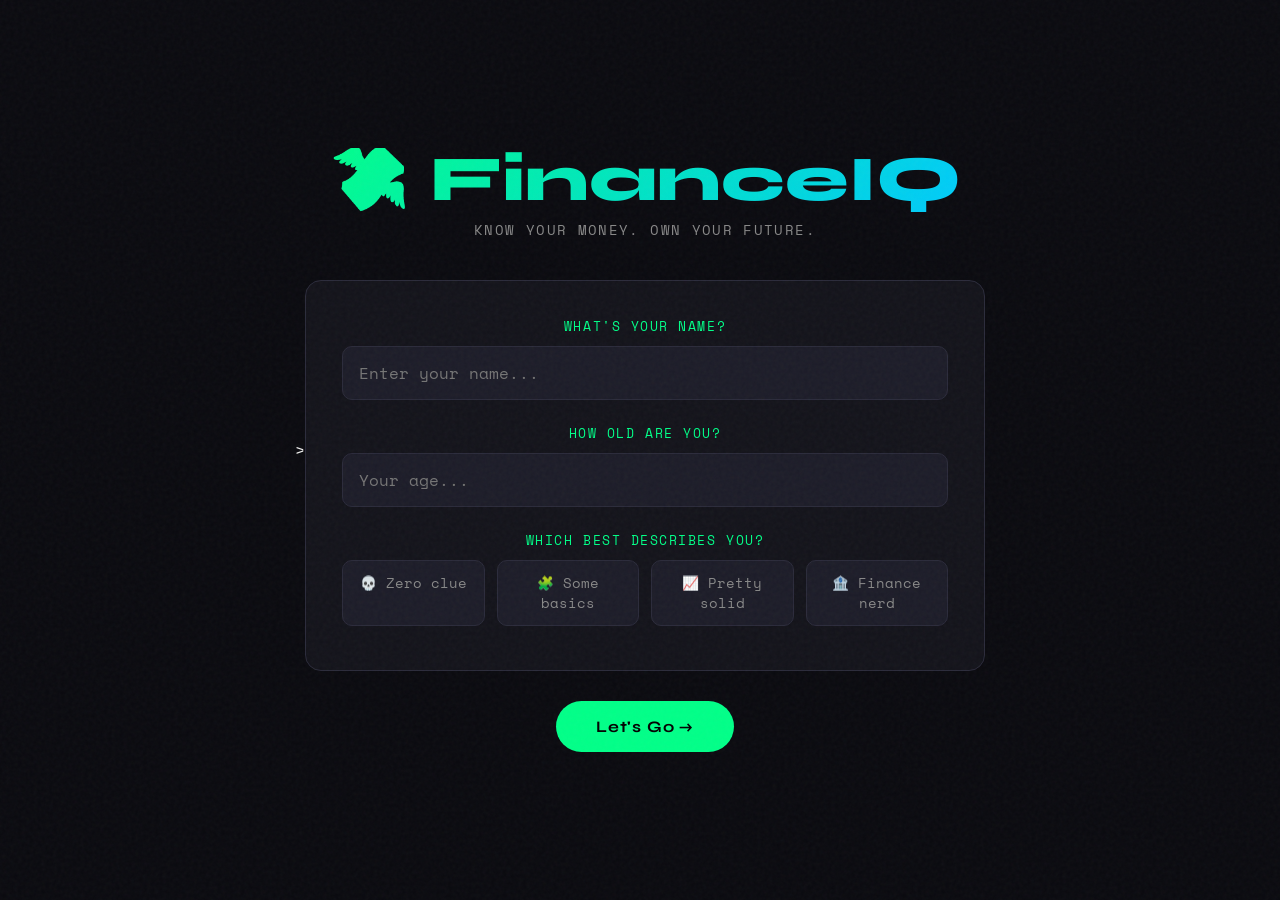
==== frontend/index.html @ 803ef3bb "added documentation for index.html" ====
<!DOCTYPE html>
<html lang="en">
<head>
  <meta charset="UTF-8"> <!---character encoding and is allowing the emojis to be printed-->>
  <meta name="viewport" content="width=device-width, initial-scale=1.0"> <!---This is for mobile users, scales it properly to make it look clean-->
  <title>💸 FinanceIQ — Know Your Money</title>
  <!---line below is for loading custom fonts -->
  <link href="https://fonts.googleapis.com/css2?family=Syne:wght@400;700;800&family=Space+Mono:wght@400;700&family=Georgia:ital,wght@0,400;1,400&display=swap" rel="stylesheet">
  <link rel="stylesheet" href="style.css"> <!---treat the linked file as CSS styling-->
</head>
<body>
<div id="app"> <!---id is just a label to the div so it can be referenced later-->

  <!-- INTRO -->
  <div id="intro-screen" class="screen active"> <!--id lets js find it, class screen applies styling, class active displays this specific-->
    <div class="logo">💸 FinanceIQ</div> <!---logo div, CSS handles the big/styled text look-->
    <p class="tagline">Know your money. Own your future.</p> <!---p tag for subtitle, more semantic than a div for text-->
    <div class="card"> <!---card div wraps the form inputs, CSS gives it the box/shadow look-->
      <label>What's your name?</label> <!---descriptive text above the input-->
      <input type="text" id="name-input" placeholder="Enter your name..." maxlength="30"> <!---text input, id lets JS read the value, maxlength caps it at 30 chars-->
      <label>How old are you?</label>
      <input type="number" id="age-input" placeholder="Your age..." min="10" max="100"> <!---number input, min/max restrict the range (UI hint only, not real validation)-->
      <label>Which best describes you?</label>
      <div class="radio-group" id="exp-group"> <!---container for custom radio buttons, id lets JS detect which option was clicked-->
        <div class="radio-btn" data-val="none">💀 Zero clue</div> <!---data-val stores the value JS reads on click, without parsing the emoji text-->
        <div class="radio-btn" data-val="some">🧩 Some basics</div>
        <div class="radio-btn" data-val="good">📈 Pretty solid</div>
        <div class="radio-btn" data-val="pro">🏦 Finance nerd</div>
      </div>
    </div>
    <button class="btn" id="start-btn">Let's Go →</button> <!---submit button, JS listens to this id to trigger the next screen-->
  </div>

  <!-- QUIZ -->
  <div id="quiz-screen" class="screen"> <!---no active class, so hidden by default until JS adds it-->
    <div class="progress-bar"> <!---outer track of the progress bar-->
      <div class="progress-fill" id="progress-fill"></div> <!---inner fill, JS changes its width to show progress through the quiz-->
    </div>
    <div class="q-meta"> <!---wrapper for the question number and category labels-->
      <span class="q-num" id="q-num-label">Question 1 of 10</span> <!---JS updates this text as questions advance-->
      <span class="q-category" id="q-cat-label">Category</span> <!---JS swaps in the real category name for each question-->
    </div>
    <div class="question-text" id="question-text"></div> <!---empty on load, JS injects the question text here-->
    <div class="options" id="options-container"></div> <!---empty on load, JS injects the answer option buttons here-->
    <div class="feedback-box" id="feedback-box"></div> <!---empty on load, JS injects correct/wrong feedback here after an answer-->
    <div class="next-btn-wrap">
      <button class="btn" id="next-btn" style="display:none">Next →</button> <!---hidden until user picks an answer, JS toggles display to show it-->
    </div>
  </div>

  <!-- RESULTS -->
  <div id="results-screen" class="screen"> <!---hidden by default, JS makes it active when quiz is done-->
    <div id="results-content"></div> <!---empty on load, JS injects the final score and summary here-->
    <div class="restart-wrap">
      <button class="btn btn-outline" id="restart-btn">Play Again 🔄</button> <!---btn-outline is a second class for alternate styling, JS listens to restart the quiz-->
    </div>
  </div>

</div>
<script src="script.js"></script> <!---loads the JS file at the bottom so all the HTML elements above exist before JS tries to find them-->
</body>
</html>
---- frontend/style.css ----
/* ===================== CSS VARIABLES ===================== */
:root {
  --bg: #0a0a0f;
  --card: #13131a;
  --accent: #00ff88;
  --accent2: #ff6b35;
  --text: #f0f0f0;
  --muted: #888;
  --border: #2a2a3a;
  --radius: 16px;
}

/* ===================== RESET & BASE ===================== */
* {
  box-sizing: border-box;
  margin: 0;
  padding: 0;
}

body {
  background: var(--bg);
  color: var(--text);
  font-family: 'Space Mono', monospace;
  min-height: 100vh;
  display: flex;
  align-items: center;
  justify-content: center;
  overflow-x: hidden;
  padding: 20px;
}

/* Grain overlay */
body::before {
  content: '';
  position: fixed;
  inset: 0;
  background-image: url("data:image/svg+xml,%3Csvg viewBox='0 0 256 256' xmlns='http://www.w3.org/2000/svg'%3E%3Cfilter id='noise'%3E%3CfeTurbulence type='fractalNoise' baseFrequency='0.9' numOctaves='4' stitchTiles='stitch'/%3E%3C/filter%3E%3Crect width='100%25' height='100%25' filter='url(%23noise)' opacity='0.04'/%3E%3C/svg%3E");
  pointer-events: none;
  z-index: 999;
}

#app {
  width: 100%;
  max-width: 680px;
}

/* ===================== SCREENS ===================== */
.screen {
  display: none;
  animation: fadeUp 0.4s ease both;
}
.screen.active {
  display: block;
}
@keyframes fadeUp {
  from { opacity: 0; transform: translateY(24px); }
  to   { opacity: 1; transform: translateY(0); }
}

/* ===================== INTRO ===================== */
#intro-screen {
  text-align: center;
}

.logo {
  font-family: 'Syne', sans-serif;
  font-weight: 800;
  font-size: clamp(2.4rem, 8vw, 4rem);
  background: linear-gradient(135deg, var(--accent), #00c8ff);
  -webkit-background-clip: text;
  -webkit-text-fill-color: transparent;
  line-height: 1;
  margin-bottom: 8px;
}

.tagline {
  color: var(--muted);
  font-size: .85rem;
  letter-spacing: .1em;
  text-transform: uppercase;
  margin-bottom: 40px;
}

.card {
  background: var(--card);
  border: 1px solid var(--border);
  border-radius: var(--radius);
  padding: 36px;
  margin-bottom: 20px;
}

label {
  display: block;
  font-size: .8rem;
  color: var(--accent);
  text-transform: uppercase;
  letter-spacing: .12em;
  margin-bottom: 10px;
}

input[type="text"],
input[type="number"] {
  width: 100%;
  background: #1c1c28;
  border: 1px solid var(--border);
  border-radius: 10px;
  color: var(--text);
  font-family: 'Space Mono', monospace;
  font-size: 1rem;
  padding: 14px 16px;
  outline: none;
  transition: border-color .2s;
  margin-bottom: 24px;
}
input:focus {
  border-color: var(--accent);
}

.radio-group {
  display: flex;
  gap: 12px;
  flex-wrap: wrap;
  margin-bottom: 8px;
}

.radio-btn {
  flex: 1;
  min-width: 100px;
  background: #1c1c28;
  border: 1px solid var(--border);
  border-radius: 10px;
  padding: 12px;
  text-align: center;
  cursor: pointer;
  font-family: 'Space Mono', monospace;
  font-size: .85rem;
  color: var(--muted);
  transition: all .2s;
}
.radio-btn:hover,
.radio-btn.selected {
  border-color: var(--accent);
  color: var(--accent);
  background: #001a0d;
}

/* ===================== BUTTONS ===================== */
.btn {
  display: inline-block;
  background: var(--accent);
  color: #000;
  font-family: 'Syne', sans-serif;
  font-weight: 700;
  font-size: 1rem;
  padding: 16px 40px;
  border-radius: 50px;
  border: none;
  cursor: pointer;
  letter-spacing: .05em;
  transition: transform .15s, box-shadow .15s;
  margin-top: 10px;
}
.btn:hover {
  transform: translateY(-2px);
  box-shadow: 0 8px 30px rgba(0,255,136,.25);
}
.btn:active {
  transform: scale(.97);
}

.btn-outline {
  background: transparent;
  color: var(--accent);
  border: 2px solid var(--accent);
}
.btn-outline:hover {
  background: rgba(0,255,136,.08);
  box-shadow: none;
}

/* ===================== QUIZ ===================== */
.progress-bar {
  background: var(--border);
  border-radius: 50px;
  height: 6px;
  margin-bottom: 28px;
  overflow: hidden;
}

.progress-fill {
  height: 100%;
  background: linear-gradient(90deg, var(--accent), #00c8ff);
  border-radius: 50px;
  transition: width .5s ease;
}

.q-meta {
  display: flex;
  justify-content: space-between;
  align-items: center;
  margin-bottom: 18px;
}

.q-num {
  font-size: .8rem;
  color: var(--muted);
  text-transform: uppercase;
  letter-spacing: .1em;
}

.q-category {
  font-size: .75rem;
  background: rgba(0,255,136,.1);
  color: var(--accent);
  border-radius: 50px;
  padding: 4px 12px;
  letter-spacing: .08em;
}

.question-text {
  font-family: 'Syne', sans-serif;
  font-size: clamp(1.1rem, 3.5vw, 1.4rem);
  font-weight: 700;
  line-height: 1.4;
  margin-bottom: 28px;
}

.options {
  display: flex;
  flex-direction: column;
  gap: 12px;
}

.option {
  background: #1c1c28;
  border: 1px solid var(--border);
  border-radius: 12px;
  padding: 16px 20px;
  cursor: pointer;
  font-family: 'Space Mono', monospace;
  font-size: .9rem;
  color: var(--text);
  transition: all .2s;
  text-align: left;
  position: relative;
  overflow: hidden;
}
.option::before {
  content: '';
  position: absolute;
  inset: 0;
  opacity: 0;
  transition: opacity .2s;
  background: rgba(0,255,136,.05);
}
.option:hover::before { opacity: 1; }
.option:hover        { border-color: var(--accent); }
.option.correct      { border-color: var(--accent); background: #001a0d; color: var(--accent); }
.option.wrong        { border-color: #ff4757; background: #1a0005; color: #ff6b7a; }
.option.disabled     { pointer-events: none; }

.feedback-box {
  margin-top: 18px;
  padding: 16px 20px;
  border-radius: 12px;
  font-size: .88rem;
  line-height: 1.6;
  display: none;
  border-left: 3px solid var(--accent);
  background: rgba(0,255,136,.05);
}
.feedback-box.wrong-fb  { border-color: #ff4757; background: rgba(255,71,87,.05); }
.feedback-box.visible   { display: block; }

.next-btn-wrap {
  text-align: right;
  margin-top: 20px;
}

/* ===================== RESULTS ===================== */
#results-screen .result-header {
  text-align: center;
  margin-bottom: 32px;
}

.score-ring {
  width: 120px;
  height: 120px;
  margin: 0 auto 20px;
  position: relative;
}
.score-ring svg { transform: rotate(-90deg); }
.score-ring .ring-text {
  position: absolute;
  inset: 0;
  display: flex;
  align-items: center;
  justify-content: center;
  font-family: 'Syne', sans-serif;
  font-weight: 800;
  font-size: 1.8rem;
  color: var(--accent);
}

.verdict {
  font-family: 'Syne', sans-serif;
  font-weight: 800;
  margin-bottom: 8px;
}
.verdict-sub {
  color: var(--muted);
  font-size: .85rem;
  margin-bottom: 24px;
}

.tips-section h3 {
  font-family: 'Syne', sans-serif;
  font-size: 1rem;
  color: var(--accent);
  text-transform: uppercase;
  letter-spacing: .1em;
  margin-bottom: 14px;
}

.tip-item {
  display: flex;
  gap: 14px;
  align-items: flex-start;
  margin-bottom: 14px;
  padding: 14px 16px;
  background: #1c1c28;
  border-radius: 12px;
}
.tip-emoji { font-size: 1.3rem; flex-shrink: 0; }
.tip-text  { font-size: .87rem; line-height: 1.6; color: #ccc; }

.restart-wrap {
  text-align: center;
  margin-top: 30px;
}

/* ===================== GEN-Z RESULTS ===================== */
.genz-badge {
  display: inline-block;
  font-size: .75rem;
  padding: 4px 12px;
  border-radius: 50px;
  margin-bottom: 10px;
  font-weight: bold;
  letter-spacing: .05em;
}
.badge-aura { background: linear-gradient(90deg,#bf5af2,#ff2d78); color: white; }
.badge-sus  { background: #2d1040; color: #ff2d78; border: 1px solid #ff2d78; }
.badge-mid  { background: #1a1a2e; color: #888; border: 1px solid #555; }

/* ===================== ELDER RESULTS ===================== */
.elder-wisdom {
  font-family: 'Georgia', serif;
  font-style: italic;
  font-size: 4rem;
  color: #aaa;
  border-left: 3px solid var(--accent);
  padding-left: 16px;
  margin: 20px 0;
  line-height: 1.7;
}

/* ===================== MISC ===================== */
.confetti-line {
  font-size: 1.6rem;
  letter-spacing: .2em;
  text-align: center;
  margin-bottom: 10px;
}

@keyframes pulse {
  0%, 100% { opacity: 1; }
  50%       { opacity: .5; }
}
.pulsing { animation: pulse 1.5s infinite; }

/* ===================== AGE THEMES ===================== */

/* --- ELDER (41+) — warm gold, big bold text --- */
body.mode-elder {
  font-size: 1.15rem;
  --accent: #f5a623;
  --bg: #0d0b08;
  --card: #1a1610;
  --border: #3a3020;
}
body.mode-elder .question-text   { font-size: clamp(1.4rem, 4vw, 1.9rem); }
body.mode-elder .option          { font-size: 1.05rem; padding: 20px 24px; }
body.mode-elder .tip-text        { font-size: 1rem; font-weight: bold; }
body.mode-elder .feedback-box    { font-size: 1rem; font-weight: bold; }
body.mode-elder input            { font-size: 1.1rem; padding: 16px; }
body.mode-elder .btn             { font-size: 1.15rem; padding: 18px 48px; }
body.mode-elder .logo            { background: linear-gradient(135deg, #f5a623, #e8634a); -webkit-background-clip: text; }
body.mode-elder .progress-fill   { background: linear-gradient(90deg, #f5a623, #e8634a); }
body.mode-elder .q-category      { background: rgba(245,166,35,.1); color: #f5a623; }

/* --- GEN-Z (under 25) — neon pink/purple chaos --- */
body.mode-genz {
  --accent: #ff2d78;
  --bg: #080010;
  --card: #100018;
  --border: #2d1040;
}
body.mode-genz .logo           { background: linear-gradient(135deg, #ff2d78, #bf5af2); -webkit-background-clip: text; }
body.mode-genz .progress-fill  { background: linear-gradient(90deg, #ff2d78, #bf5af2); }
body.mode-genz .q-category     { background: rgba(255,45,120,.1); color: #ff2d78; }
body.mode-genz input:focus     { border-color: #bf5af2; }
body.mode-genz .option:hover   { border-color: #bf5af2; }
body.mode-genz .btn            { background: #ff2d78; }

/* --- MILLENNIAL (25–40) — clean teal --- */
body.mode-millennial {
  --accent: #4ecdc4;
  --bg: #080f14;
  --card: #0d1a22;
  --border: #1a3040;
}
body.mode-millennial .logo           { background: linear-gradient(135deg, #4ecdc4, #44a8d5); -webkit-background-clip: text; }
body.mode-millennial .progress-fill  { background: linear-gradient(90deg, #4ecdc4, #44a8d5); }
body.mode-millennial .q-category     { background: rgba(78,205,196,.1); color: #4ecdc4; }
body.mode-millennial .btn            { background: #4ecdc4; color: #000; }
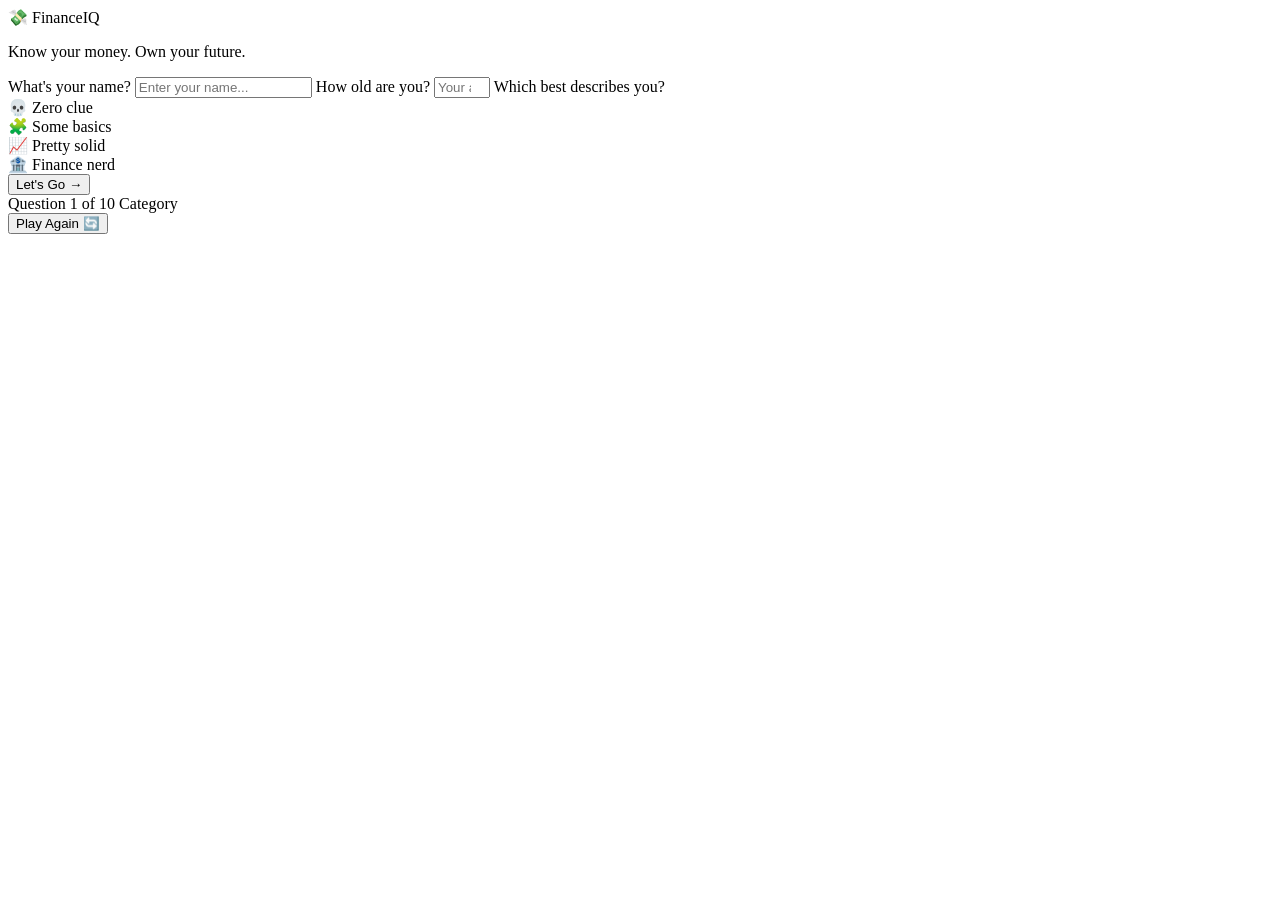
==== commit 01ffad2c: "split them into modules" ====
--- a/frontend/index.html
+++ b/frontend/index.html
@@ -1,62 +1,70 @@
 <!DOCTYPE html>
 <html lang="en">
 <head>
-  <meta charset="UTF-8"> <!---character encoding and is allowing the emojis to be printed-->>
-  <meta name="viewport" content="width=device-width, initial-scale=1.0"> <!---This is for mobile users, scales it properly to make it look clean-->
+  <meta charset="UTF-8">
+  <meta name="viewport" content="width=device-width, initial-scale=1.0">
   <title>💸 FinanceIQ — Know Your Money</title>
-  <!---line below is for loading custom fonts -->
   <link href="https://fonts.googleapis.com/css2?family=Syne:wght@400;700;800&family=Space+Mono:wght@400;700&family=Georgia:ital,wght@0,400;1,400&display=swap" rel="stylesheet">
-  <link rel="stylesheet" href="style.css"> <!---treat the linked file as CSS styling-->
+
+  <!-- Split CSS: load order matters — base vars first, themes last -->
+  <link rel="stylesheet" href="base.css">
+  <link rel="stylesheet" href="screens.css">
+  <link rel="stylesheet" href="components.css">
+  <link rel="stylesheet" href="quiz.css">
+  <link rel="stylesheet" href="results.css">
+  <link rel="stylesheet" href="themes.css">
 </head>
 <body>
-<div id="app"> <!---id is just a label to the div so it can be referenced later-->
+<div id="app">
 
   <!-- INTRO -->
-  <div id="intro-screen" class="screen active"> <!--id lets js find it, class screen applies styling, class active displays this specific-->
-    <div class="logo">💸 FinanceIQ</div> <!---logo div, CSS handles the big/styled text look-->
-    <p class="tagline">Know your money. Own your future.</p> <!---p tag for subtitle, more semantic than a div for text-->
-    <div class="card"> <!---card div wraps the form inputs, CSS gives it the box/shadow look-->
-      <label>What's your name?</label> <!---descriptive text above the input-->
-      <input type="text" id="name-input" placeholder="Enter your name..." maxlength="30"> <!---text input, id lets JS read the value, maxlength caps it at 30 chars-->
+  <div id="intro-screen" class="screen active">
+    <div class="logo">💸 FinanceIQ</div>
+    <p class="tagline">Know your money. Own your future.</p>
+    <div class="card">
+      <label>What's your name?</label>
+      <input type="text" id="name-input" placeholder="Enter your name..." maxlength="30">
       <label>How old are you?</label>
-      <input type="number" id="age-input" placeholder="Your age..." min="10" max="100"> <!---number input, min/max restrict the range (UI hint only, not real validation)-->
+      <input type="number" id="age-input" placeholder="Your age..." min="10" max="100">
       <label>Which best describes you?</label>
-      <div class="radio-group" id="exp-group"> <!---container for custom radio buttons, id lets JS detect which option was clicked-->
-        <div class="radio-btn" data-val="none">💀 Zero clue</div> <!---data-val stores the value JS reads on click, without parsing the emoji text-->
+      <div class="radio-group" id="exp-group">
+        <div class="radio-btn" data-val="none">💀 Zero clue</div>
         <div class="radio-btn" data-val="some">🧩 Some basics</div>
         <div class="radio-btn" data-val="good">📈 Pretty solid</div>
         <div class="radio-btn" data-val="pro">🏦 Finance nerd</div>
       </div>
     </div>
-    <button class="btn" id="start-btn">Let's Go →</button> <!---submit button, JS listens to this id to trigger the next screen-->
+    <button class="btn" id="start-btn">Let's Go →</button>
   </div>
 
   <!-- QUIZ -->
-  <div id="quiz-screen" class="screen"> <!---no active class, so hidden by default until JS adds it-->
-    <div class="progress-bar"> <!---outer track of the progress bar-->
-      <div class="progress-fill" id="progress-fill"></div> <!---inner fill, JS changes its width to show progress through the quiz-->
+  <div id="quiz-screen" class="screen">
+    <div class="progress-bar">
+      <div class="progress-fill" id="progress-fill"></div>
     </div>
-    <div class="q-meta"> <!---wrapper for the question number and category labels-->
-      <span class="q-num" id="q-num-label">Question 1 of 10</span> <!---JS updates this text as questions advance-->
-      <span class="q-category" id="q-cat-label">Category</span> <!---JS swaps in the real category name for each question-->
+    <div class="q-meta">
+      <span class="q-num" id="q-num-label">Question 1 of 10</span>
+      <span class="q-category" id="q-cat-label">Category</span>
     </div>
-    <div class="question-text" id="question-text"></div> <!---empty on load, JS injects the question text here-->
-    <div class="options" id="options-container"></div> <!---empty on load, JS injects the answer option buttons here-->
-    <div class="feedback-box" id="feedback-box"></div> <!---empty on load, JS injects correct/wrong feedback here after an answer-->
+    <div class="question-text" id="question-text"></div>
+    <div class="options" id="options-container"></div>
+    <div class="feedback-box" id="feedback-box"></div>
     <div class="next-btn-wrap">
-      <button class="btn" id="next-btn" style="display:none">Next →</button> <!---hidden until user picks an answer, JS toggles display to show it-->
+      <button class="btn" id="next-btn" style="display:none">Next →</button>
     </div>
   </div>
 
   <!-- RESULTS -->
-  <div id="results-screen" class="screen"> <!---hidden by default, JS makes it active when quiz is done-->
-    <div id="results-content"></div> <!---empty on load, JS injects the final score and summary here-->
+  <div id="results-screen" class="screen">
+    <div id="results-content"></div>
     <div class="restart-wrap">
-      <button class="btn btn-outline" id="restart-btn">Play Again 🔄</button> <!---btn-outline is a second class for alternate styling, JS listens to restart the quiz-->
+      <button class="btn btn-outline" id="restart-btn">Play Again 🔄</button>
     </div>
   </div>
 
 </div>
-<script src="script.js"></script> <!---loads the JS file at the bottom so all the HTML elements above exist before JS tries to find them-->
+
+<!-- type="module" enables ES module imports across all JS files -->
+<script type="module" src="main.js"></script>
 </body>
 </html>
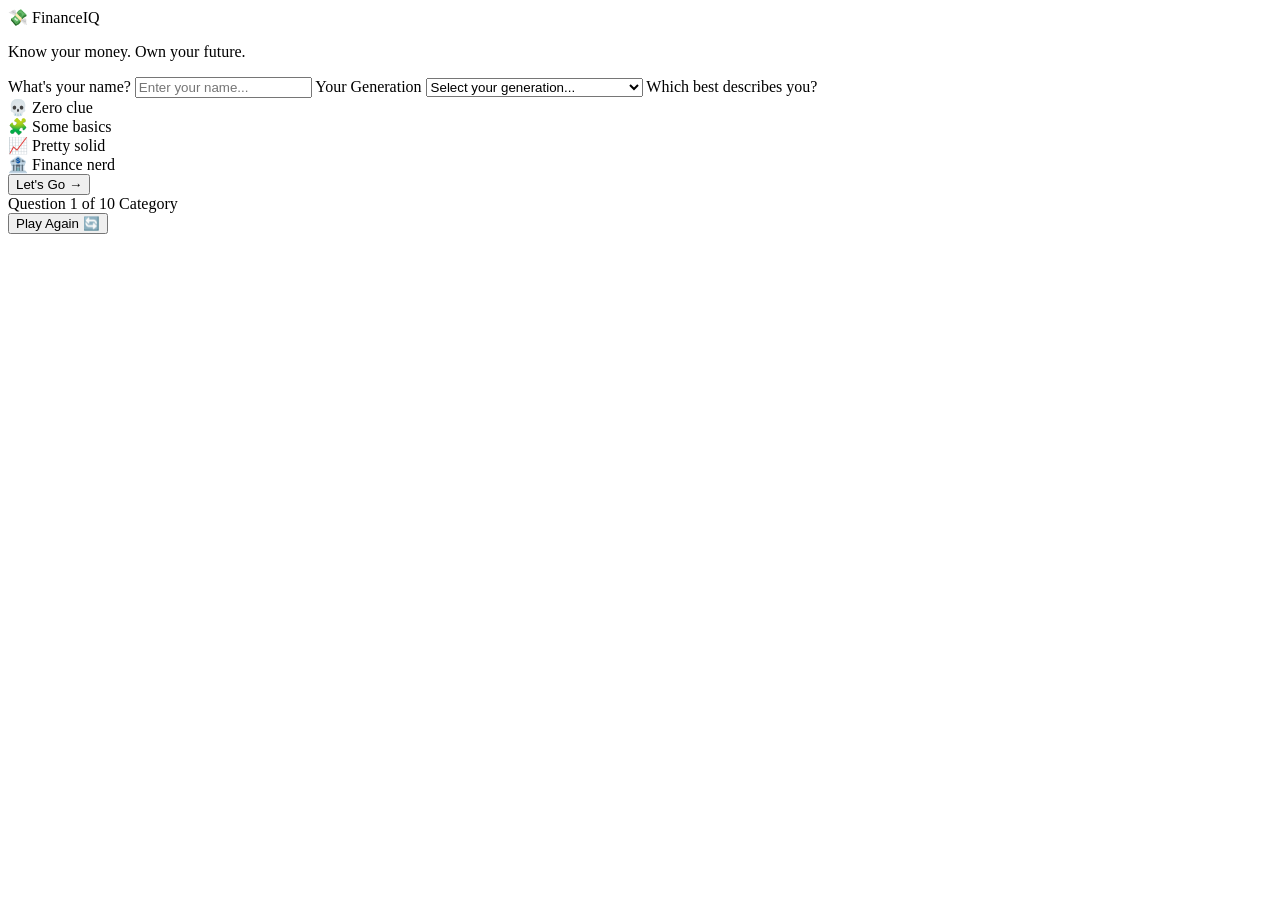
==== commit d6af6f6c: "Update index.html" ====
--- a/frontend/index.html
+++ b/frontend/index.html
@@ -24,8 +24,18 @@
     <div class="card">
       <label>What's your name?</label>
       <input type="text" id="name-input" placeholder="Enter your name..." maxlength="30">
-      <label>How old are you?</label>
-      <input type="number" id="age-input" placeholder="Your age..." min="10" max="100">
+     <label for="gen-select">Your Generation</label>
+<select id="gen-select">
+  <option value="">Select your generation...</option>
+  <option value="silent">Silent Generation (1928–1945)</option>
+  <option value="boomer">Baby Boomers (1946–1964)</option>
+  <option value="genx">Generation X (1965–1980)</option>
+  <option value="millennial">Millennials / Gen Y (1981–1996)</option>
+  <option value="genz">Generation Z (1997–2012)</option>
+  <option value="alpha">Generation Alpha (2013–2025)</option>
+  <option value="beta">Generation Beta (~2025 onward)</option>
+</select>
+
       <label>Which best describes you?</label>
       <div class="radio-group" id="exp-group">
         <div class="radio-btn" data-val="none">💀 Zero clue</div>
@@ -67,4 +77,4 @@
 <!-- type="module" enables ES module imports across all JS files -->
 <script type="module" src="main.js"></script>
 </body>
-</html>+</html>
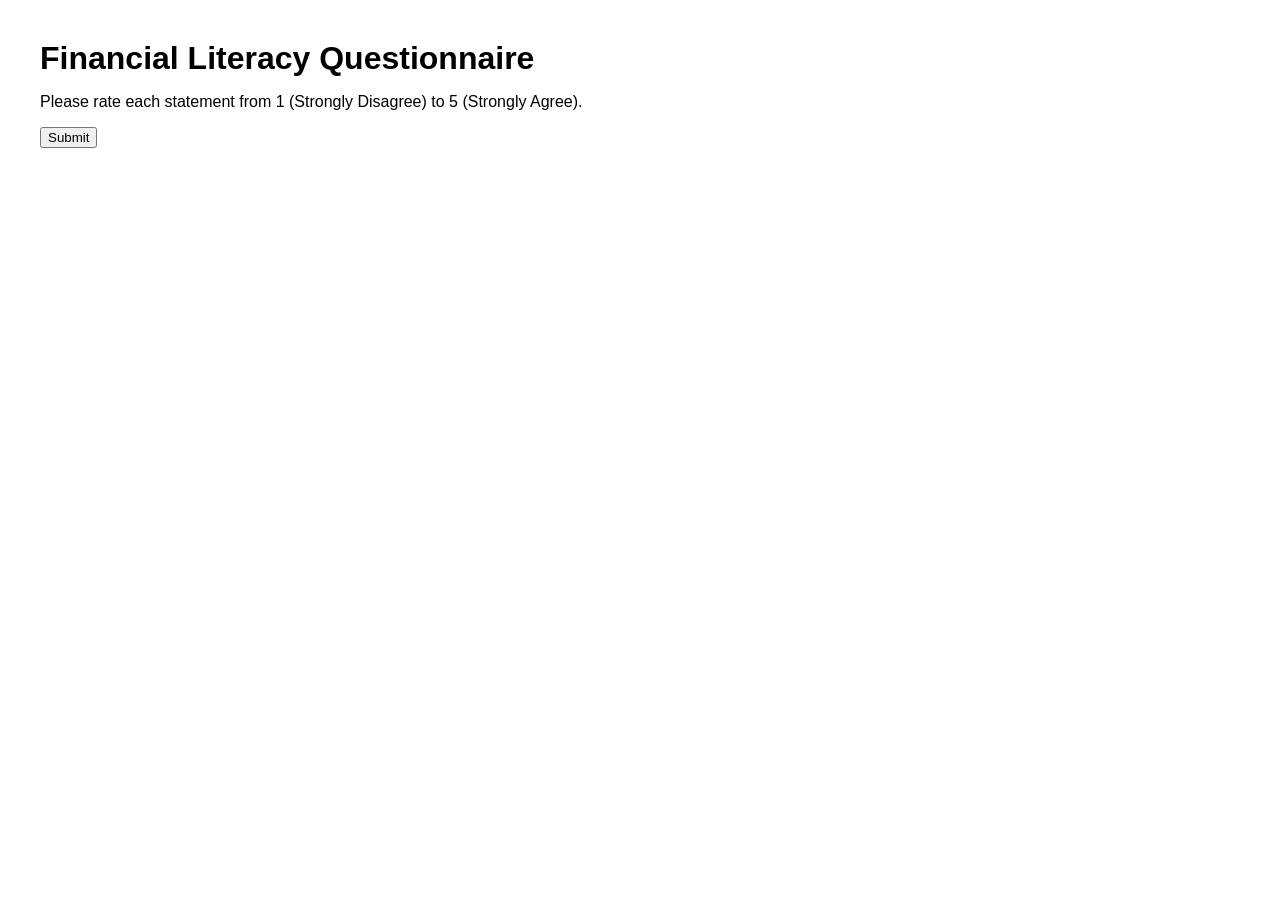
==== commit 7c1b6f96: "deep-question branch" ====
--- a/frontend/index.html
+++ b/frontend/index.html
@@ -1,80 +1,21 @@
 <!DOCTYPE html>
 <html lang="en">
 <head>
-  <meta charset="UTF-8">
-  <meta name="viewport" content="width=device-width, initial-scale=1.0">
-  <title>💸 FinanceIQ — Know Your Money</title>
-  <link href="https://fonts.googleapis.com/css2?family=Syne:wght@400;700;800&family=Space+Mono:wght@400;700&family=Georgia:ital,wght@0,400;1,400&display=swap" rel="stylesheet">
-
-  <!-- Split CSS: load order matters — base vars first, themes last -->
-  <link rel="stylesheet" href="base.css">
-  <link rel="stylesheet" href="screens.css">
-  <link rel="stylesheet" href="components.css">
-  <link rel="stylesheet" href="quiz.css">
-  <link rel="stylesheet" href="results.css">
-  <link rel="stylesheet" href="themes.css">
+    <meta charset="UTF-8">
+    <title>Financial Literacy Questionnaire</title>
+    <link rel="stylesheet" href="style.css">
 </head>
 <body>
-<div id="app">
 
-  <!-- INTRO -->
-  <div id="intro-screen" class="screen active">
-    <div class="logo">💸 FinanceIQ</div>
-    <p class="tagline">Know your money. Own your future.</p>
-    <div class="card">
-      <label>What's your name?</label>
-      <input type="text" id="name-input" placeholder="Enter your name..." maxlength="30">
-     <label for="gen-select">Your Generation</label>
-<select id="gen-select">
-  <option value="">Select your generation...</option>
-  <option value="silent">Silent Generation (1928–1945)</option>
-  <option value="boomer">Baby Boomers (1946–1964)</option>
-  <option value="genx">Generation X (1965–1980)</option>
-  <option value="millennial">Millennials / Gen Y (1981–1996)</option>
-  <option value="genz">Generation Z (1997–2012)</option>
-  <option value="alpha">Generation Alpha (2013–2025)</option>
-  <option value="beta">Generation Beta (~2025 onward)</option>
-</select>
+<h1>Financial Literacy Questionnaire</h1>
+<p>Please rate each statement from 1 (Strongly Disagree) to 5 (Strongly Agree).</p>
 
-      <label>Which best describes you?</label>
-      <div class="radio-group" id="exp-group">
-        <div class="radio-btn" data-val="none">💀 Zero clue</div>
-        <div class="radio-btn" data-val="some">🧩 Some basics</div>
-        <div class="radio-btn" data-val="good">📈 Pretty solid</div>
-        <div class="radio-btn" data-val="pro">🏦 Finance nerd</div>
-      </div>
-    </div>
-    <button class="btn" id="start-btn">Let's Go →</button>
-  </div>
+<form id="quizForm"></form>
 
-  <!-- QUIZ -->
-  <div id="quiz-screen" class="screen">
-    <div class="progress-bar">
-      <div class="progress-fill" id="progress-fill"></div>
-    </div>
-    <div class="q-meta">
-      <span class="q-num" id="q-num-label">Question 1 of 10</span>
-      <span class="q-category" id="q-cat-label">Category</span>
-    </div>
-    <div class="question-text" id="question-text"></div>
-    <div class="options" id="options-container"></div>
-    <div class="feedback-box" id="feedback-box"></div>
-    <div class="next-btn-wrap">
-      <button class="btn" id="next-btn" style="display:none">Next →</button>
-    </div>
-  </div>
+<button id="submitBtn">Submit</button>
 
-  <!-- RESULTS -->
-  <div id="results-screen" class="screen">
-    <div id="results-content"></div>
-    <div class="restart-wrap">
-      <button class="btn btn-outline" id="restart-btn">Play Again 🔄</button>
-    </div>
-  </div>
+<div id="results" class="results" style="display:none;"></div>
 
-</div>
-
-<!-- type="module" enables ES module imports across all JS files -->
-<script type="module" src="main.js"></script>
+<script type="module" src="app.js"></script>
 </body>
 </html>
--- a/frontend/style.css
+++ b/frontend/style.css
@@ -0,0 +1,28 @@
+body {
+    font-family: Arial, sans-serif;
+    margin: 40px;
+    max-width: 900px;
+}
+
+h1 {
+    margin-bottom: 10px;
+}
+
+.question {
+    margin-bottom: 20px;
+    padding: 15px;
+    border: 1px solid #ddd;
+    border-radius: 6px;
+}
+
+label {
+    font-weight: bold;
+}
+
+.results {
+    margin-top: 40px;
+    padding: 20px;
+    border: 2px solid #444;
+    border-radius: 8px;
+    background: #f9f9f9;
+}
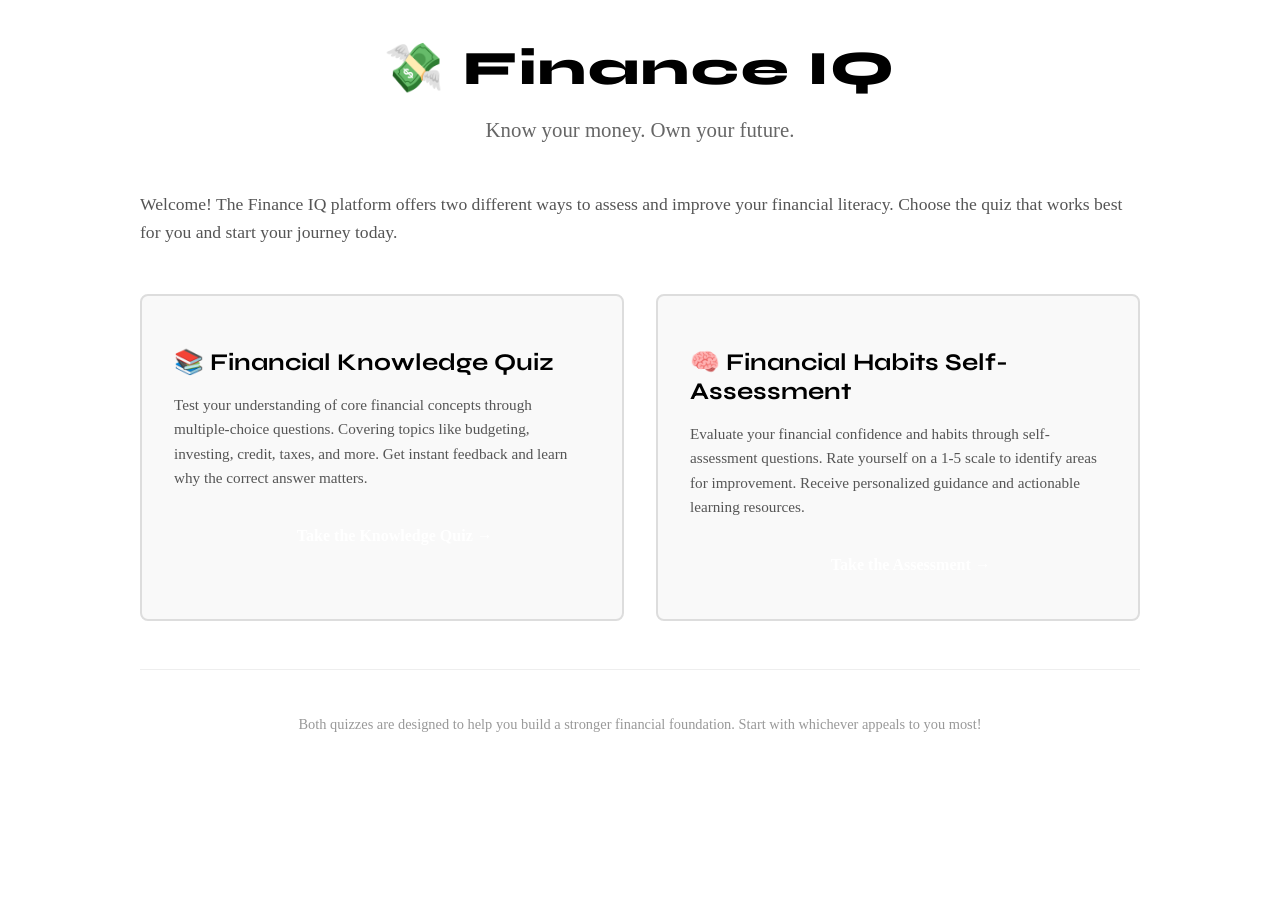
==== commit f52d2139: "hi" ====
--- a/frontend/index.html
+++ b/frontend/index.html
@@ -1,21 +1,157 @@
 <!DOCTYPE html>
 <html lang="en">
 <head>
-    <meta charset="UTF-8">
-    <title>Financial Literacy Questionnaire</title>
-    <link rel="stylesheet" href="style.css">
+  <meta charset="UTF-8">
+  <meta name="viewport" content="width=device-width, initial-scale=1.0">
+  <title>Finance IQ — Know Your Money</title>
+  <link href="https://fonts.googleapis.com/css2?family=Syne:wght@400;700;800&family=Space+Mono:wght@400;700&family=Georgia:ital,wght@0,400;1,400&display=swap" rel="stylesheet">
+  <link rel="stylesheet" href="base.css">
+  <link rel="stylesheet" href="screens.css">
+  <link rel="stylesheet" href="components.css">
+  <link rel="stylesheet" href="themes.css">
+  <style>
+    .home-container {
+      max-width: 1000px;
+      margin: 0 auto;
+      padding: 2rem;
+    }
+
+    .home-header {
+      text-align: center;
+      margin-bottom: 3rem;
+    }
+
+    .home-logo {
+      font-size: 3rem;
+      font-weight: 800;
+      font-family: 'Syne', sans-serif;
+      margin-bottom: 0.5rem;
+      letter-spacing: 2px;
+    }
+
+    .home-tagline {
+      font-size: 1.3rem;
+      color: #666;
+      margin-bottom: 1rem;
+    }
+
+    .home-description {
+      font-size: 1.1rem;
+      color: #555;
+      line-height: 1.6;
+      margin-bottom: 3rem;
+    }
+
+    .quiz-cards {
+      display: grid;
+      grid-template-columns: 1fr 1fr;
+      gap: 2rem;
+      margin-bottom: 2rem;
+    }
+
+    @media (max-width: 768px) {
+      .quiz-cards {
+        grid-template-columns: 1fr;
+      }
+    }
+
+    .quiz-card {
+      background: #f9f9f9;
+      border: 2px solid #ddd;
+      border-radius: 8px;
+      padding: 2rem;
+      transition: all 0.3s ease;
+    }
+
+    .quiz-card:hover {
+      border-color: var(--accent);
+      box-shadow: 0 4px 12px rgba(0, 0, 0, 0.1);
+      transform: translateY(-4px);
+    }
+
+    .quiz-card h2 {
+      color: var(--accent);
+      font-size: 1.5rem;
+      margin-bottom: 1rem;
+      font-family: 'Syne', sans-serif;
+    }
+
+    .quiz-card p {
+      color: #555;
+      line-height: 1.6;
+      margin-bottom: 1.5rem;
+      font-size: 0.95rem;
+    }
+
+    .quiz-card .btn {
+      width: 100%;
+      padding: 0.8rem;
+      font-size: 1rem;
+      font-weight: bold;
+      cursor: pointer;
+      border: none;
+      border-radius: 6px;
+      background: var(--accent);
+      color: white;
+      transition: all 0.3s ease;
+      text-decoration: none;
+      display: inline-block;
+      text-align: center;
+    }
+
+    .quiz-card .btn:hover {
+      opacity: 0.9;
+      box-shadow: 0 4px 8px rgba(0, 0, 0, 0.15);
+    }
+
+    .home-footer {
+      text-align: center;
+      color: #999;
+      font-size: 0.9rem;
+      margin-top: 3rem;
+      padding-top: 2rem;
+      border-top: 1px solid #eee;
+    }
+  </style>
 </head>
 <body>
+  <div class="home-container">
+    <div class="home-header">
+      <div class="home-logo">💸 Finance IQ</div>
+      <p class="home-tagline">Know your money. Own your future.</p>
+    </div>
 
-<h1>Financial Literacy Questionnaire</h1>
-<p>Please rate each statement from 1 (Strongly Disagree) to 5 (Strongly Agree).</p>
+    <div class="home-description">
+      <p>Welcome! The Finance IQ platform offers two different ways to assess and improve your financial literacy. Choose the quiz that works best for you and start your journey today.</p>
+    </div>
 
-<form id="quizForm"></form>
+    <div class="quiz-cards">
+      <!-- Quiz 1: Multiple Choice -->
+      <div class="quiz-card">
+        <h2>📚 Financial Knowledge Quiz</h2>
+        <p>
+          Test your understanding of core financial concepts through multiple-choice questions. 
+          Covering topics like budgeting, investing, credit, taxes, and more. 
+          Get instant feedback and learn why the correct answer matters.
+        </p>
+        <a href="quiz-original.html" class="btn">Take the Knowledge Quiz →</a>
+      </div>
 
-<button id="submitBtn">Submit</button>
+      <!-- Quiz 2: Self-Assessment -->
+      <div class="quiz-card">
+        <h2>🧠 Financial Habits Self-Assessment</h2>
+        <p>
+          Evaluate your financial confidence and habits through self-assessment questions. 
+          Rate yourself on a 1-5 scale to identify areas for improvement. 
+          Receive personalized guidance and actionable learning resources.
+        </p>
+        <a href="quiz-assessment.html" class="btn">Take the Assessment →</a>
+      </div>
+    </div>
 
-<div id="results" class="results" style="display:none;"></div>
-
-<script type="module" src="app.js"></script>
+    <div class="home-footer">
+      <p>Both quizzes are designed to help you build a stronger financial foundation. Start with whichever appeals to you most!</p>
+    </div>
+  </div>
 </body>
-</html>
+</html>
